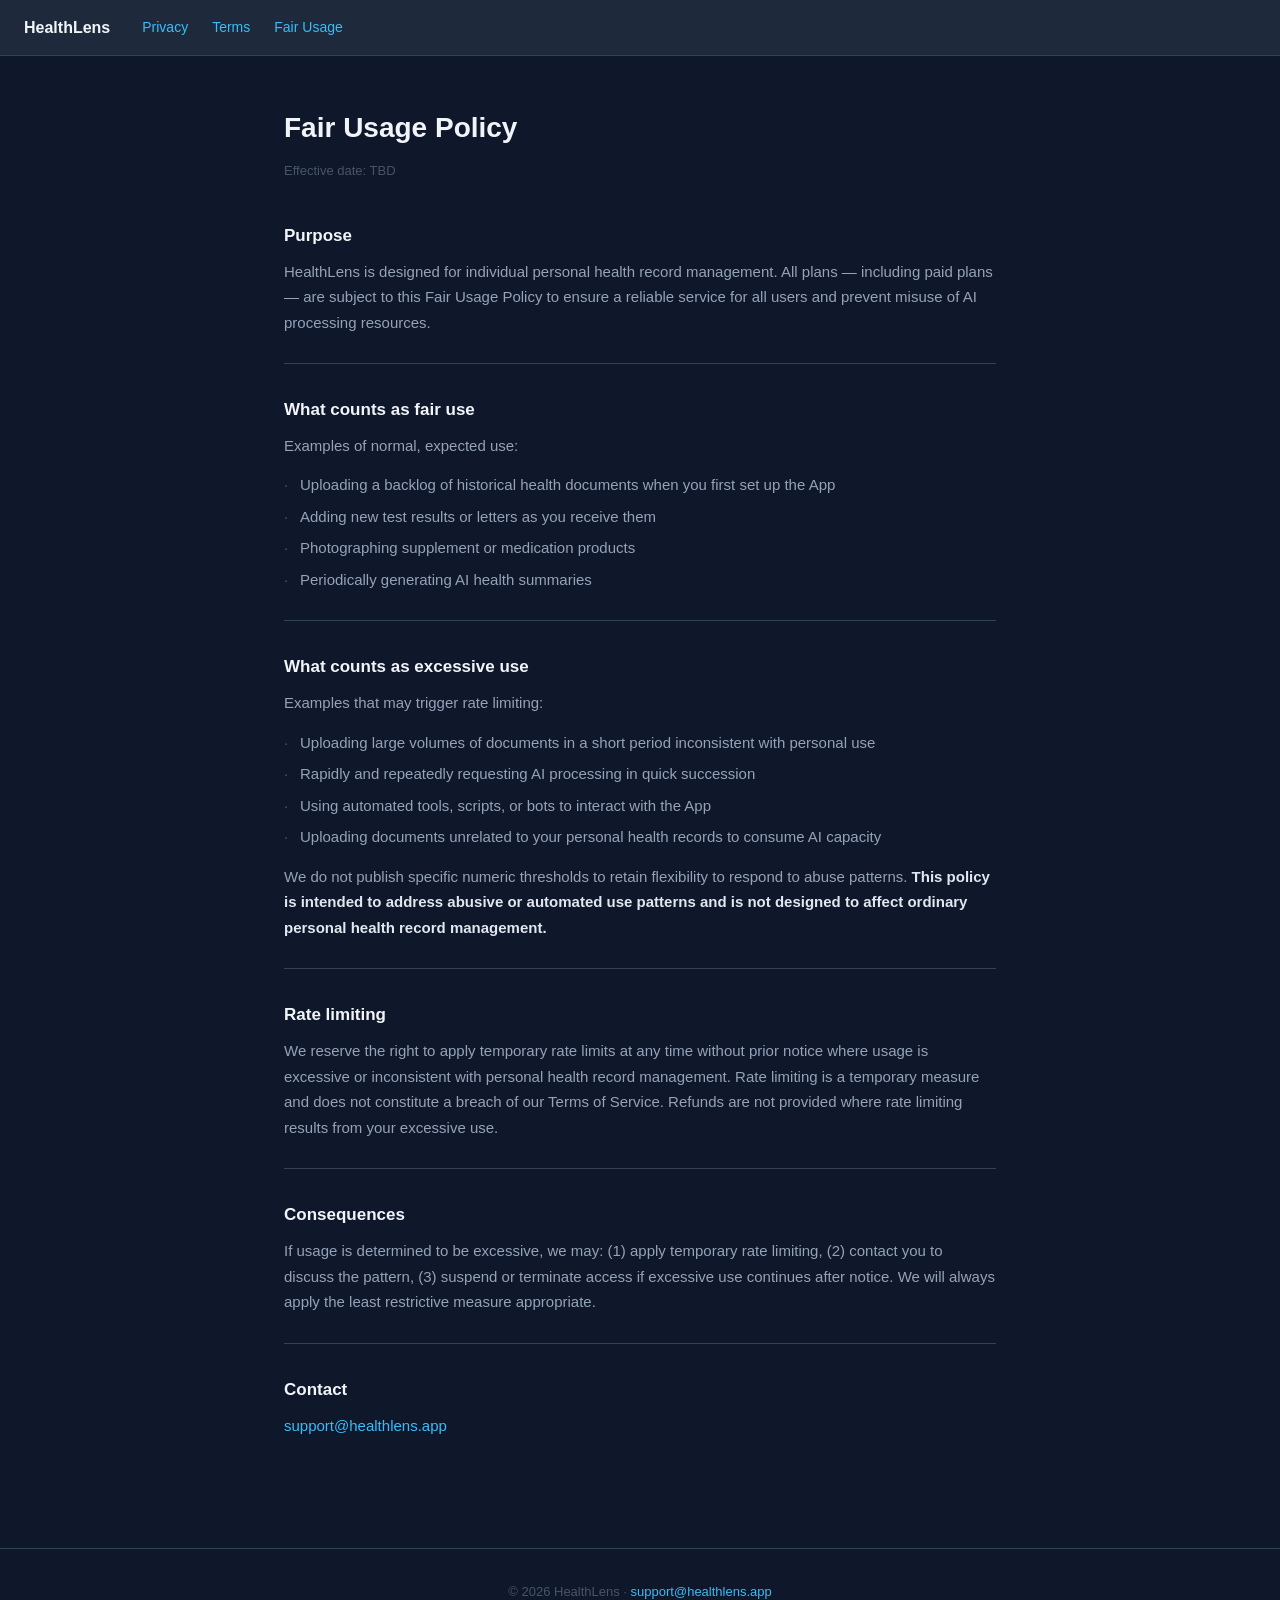
==== fair-usage.html @ dc2c4f5f "feat: initial legal site (privacy, terms, fair usage)" ====
<!DOCTYPE html>
<html lang="en">
<head>
  <meta charset="UTF-8">
  <meta name="viewport" content="width=device-width, initial-scale=1.0">
  <title>Fair Usage Policy — HealthLens</title>
  <link rel="stylesheet" href="style.css">
</head>
<body>
  <nav>
    <a class="brand" href="/">HealthLens</a>
    <div class="links">
      <a href="privacy.html">Privacy</a>
      <a href="terms.html">Terms</a>
      <a href="fair-usage.html">Fair Usage</a>
    </div>
  </nav>

  <div class="container">
    <div class="page-header">
      <h1>Fair Usage Policy</h1>
      <p class="meta">Effective date: TBD</p>
    </div>

    <div class="doc">

      <h2>Purpose</h2>
      <p>HealthLens is designed for individual personal health record management. All plans — including paid plans — are subject to this Fair Usage Policy to ensure a reliable service for all users and prevent misuse of AI processing resources.</p>

      <hr>

      <h2>What counts as fair use</h2>
      <p>Examples of normal, expected use:</p>
      <ul>
        <li>Uploading a backlog of historical health documents when you first set up the App</li>
        <li>Adding new test results or letters as you receive them</li>
        <li>Photographing supplement or medication products</li>
        <li>Periodically generating AI health summaries</li>
      </ul>

      <hr>

      <h2>What counts as excessive use</h2>
      <p>Examples that may trigger rate limiting:</p>
      <ul>
        <li>Uploading large volumes of documents in a short period inconsistent with personal use</li>
        <li>Rapidly and repeatedly requesting AI processing in quick succession</li>
        <li>Using automated tools, scripts, or bots to interact with the App</li>
        <li>Uploading documents unrelated to your personal health records to consume AI capacity</li>
      </ul>
      <p>We do not publish specific numeric thresholds to retain flexibility to respond to abuse patterns. <strong>This policy is intended to address abusive or automated use patterns and is not designed to affect ordinary personal health record management.</strong></p>

      <hr>

      <h2>Rate limiting</h2>
      <p>We reserve the right to apply temporary rate limits at any time without prior notice where usage is excessive or inconsistent with personal health record management. Rate limiting is a temporary measure and does not constitute a breach of our Terms of Service. Refunds are not provided where rate limiting results from your excessive use.</p>

      <hr>

      <h2>Consequences</h2>
      <p>If usage is determined to be excessive, we may: (1) apply temporary rate limiting, (2) contact you to discuss the pattern, (3) suspend or terminate access if excessive use continues after notice. We will always apply the least restrictive measure appropriate.</p>

      <hr>

      <h2>Contact</h2>
      <p><a href="mailto:support@healthlens.app">support@healthlens.app</a></p>

    </div>
  </div>

  <footer>
    &copy; 2026 HealthLens &middot; <a href="mailto:support@healthlens.app">support@healthlens.app</a>
  </footer>
</body>
</html>
---- style.css ----
*, *::before, *::after { box-sizing: border-box; margin: 0; padding: 0; }

:root {
  --bg:       #0f172a;
  --surface:  #1e293b;
  --border:   #334155;
  --text:     #94a3b8;
  --heading:  #f1f5f9;
  --sub:      #cbd5e1;
  --accent:   #38bdf8;
  --warn-bg:  #450a0a;
  --warn-txt: #fca5a5;
  --meta:     #475569;
}

html { font-size: 16px; }

body {
  background: var(--bg);
  color: var(--text);
  font-family: -apple-system, BlinkMacSystemFont, 'Segoe UI', Roboto, Helvetica, Arial, sans-serif;
  line-height: 1.7;
  min-height: 100vh;
}

a { color: var(--accent); text-decoration: none; }
a:hover { text-decoration: underline; }

/* ── Nav ── */
nav {
  background: var(--surface);
  border-bottom: 1px solid var(--border);
  padding: 0 1.5rem;
  display: flex;
  align-items: center;
  gap: 2rem;
  height: 56px;
}

nav .brand {
  font-weight: 700;
  font-size: 1rem;
  color: var(--heading);
  text-decoration: none;
  flex-shrink: 0;
}

nav .links {
  display: flex;
  gap: 1.5rem;
  font-size: 0.875rem;
}

/* ── Layout ── */
.container {
  max-width: 760px;
  margin: 0 auto;
  padding: 3rem 1.5rem 6rem;
}

/* ── Page header ── */
.page-header { margin-bottom: 2.5rem; }

.page-header h1 {
  font-size: 1.75rem;
  font-weight: 700;
  color: var(--heading);
  margin-bottom: 0.5rem;
}

.meta {
  font-size: 0.8125rem;
  color: var(--meta);
}

/* ── Hero (index only) ── */
.hero {
  text-align: center;
  padding: 4rem 1.5rem 3rem;
}

.hero h1 {
  font-size: 2rem;
  font-weight: 700;
  color: var(--heading);
  margin-bottom: 0.75rem;
}

.hero p {
  color: var(--text);
  max-width: 480px;
  margin: 0 auto 2.5rem;
}

.card-grid {
  display: grid;
  grid-template-columns: repeat(auto-fit, minmax(200px, 1fr));
  gap: 1rem;
  max-width: 680px;
  margin: 0 auto;
}

.card {
  background: var(--surface);
  border: 1px solid var(--border);
  border-radius: 12px;
  padding: 1.5rem;
  text-decoration: none;
  transition: border-color 0.15s;
}

.card:hover { border-color: var(--accent); text-decoration: none; }

.card h2 {
  font-size: 1rem;
  font-weight: 600;
  color: var(--heading);
  margin-bottom: 0.5rem;
}

.card p {
  font-size: 0.875rem;
  color: var(--text);
}

/* ── Document content ── */
.doc h2 {
  font-size: 1.0625rem;
  font-weight: 700;
  color: var(--heading);
  margin-top: 2rem;
  margin-bottom: 0.5rem;
}

.doc h3 {
  font-size: 0.9375rem;
  font-weight: 700;
  color: var(--sub);
  margin-top: 1.25rem;
  margin-bottom: 0.375rem;
}

.doc p {
  margin-bottom: 0.875rem;
  font-size: 0.9375rem;
}

.doc ul {
  list-style: none;
  margin-bottom: 0.875rem;
}

.doc ul li {
  font-size: 0.9375rem;
  padding-left: 1rem;
  margin-bottom: 0.375rem;
  position: relative;
}

.doc ul li::before {
  content: '·';
  position: absolute;
  left: 0;
  color: var(--meta);
}

.doc strong { color: #e2e8f0; font-weight: 600; }

.doc hr {
  border: none;
  border-top: 1px solid var(--border);
  margin: 1.75rem 0;
}

.warn {
  background: var(--warn-bg);
  border-radius: 8px;
  padding: 1rem 1.25rem;
  margin: 1rem 0;
  color: var(--warn-txt);
  font-size: 0.9375rem;
  font-weight: 600;
  line-height: 1.6;
}

/* ── Footer ── */
footer {
  border-top: 1px solid var(--border);
  padding: 2rem 1.5rem;
  text-align: center;
  font-size: 0.8125rem;
  color: var(--meta);
}
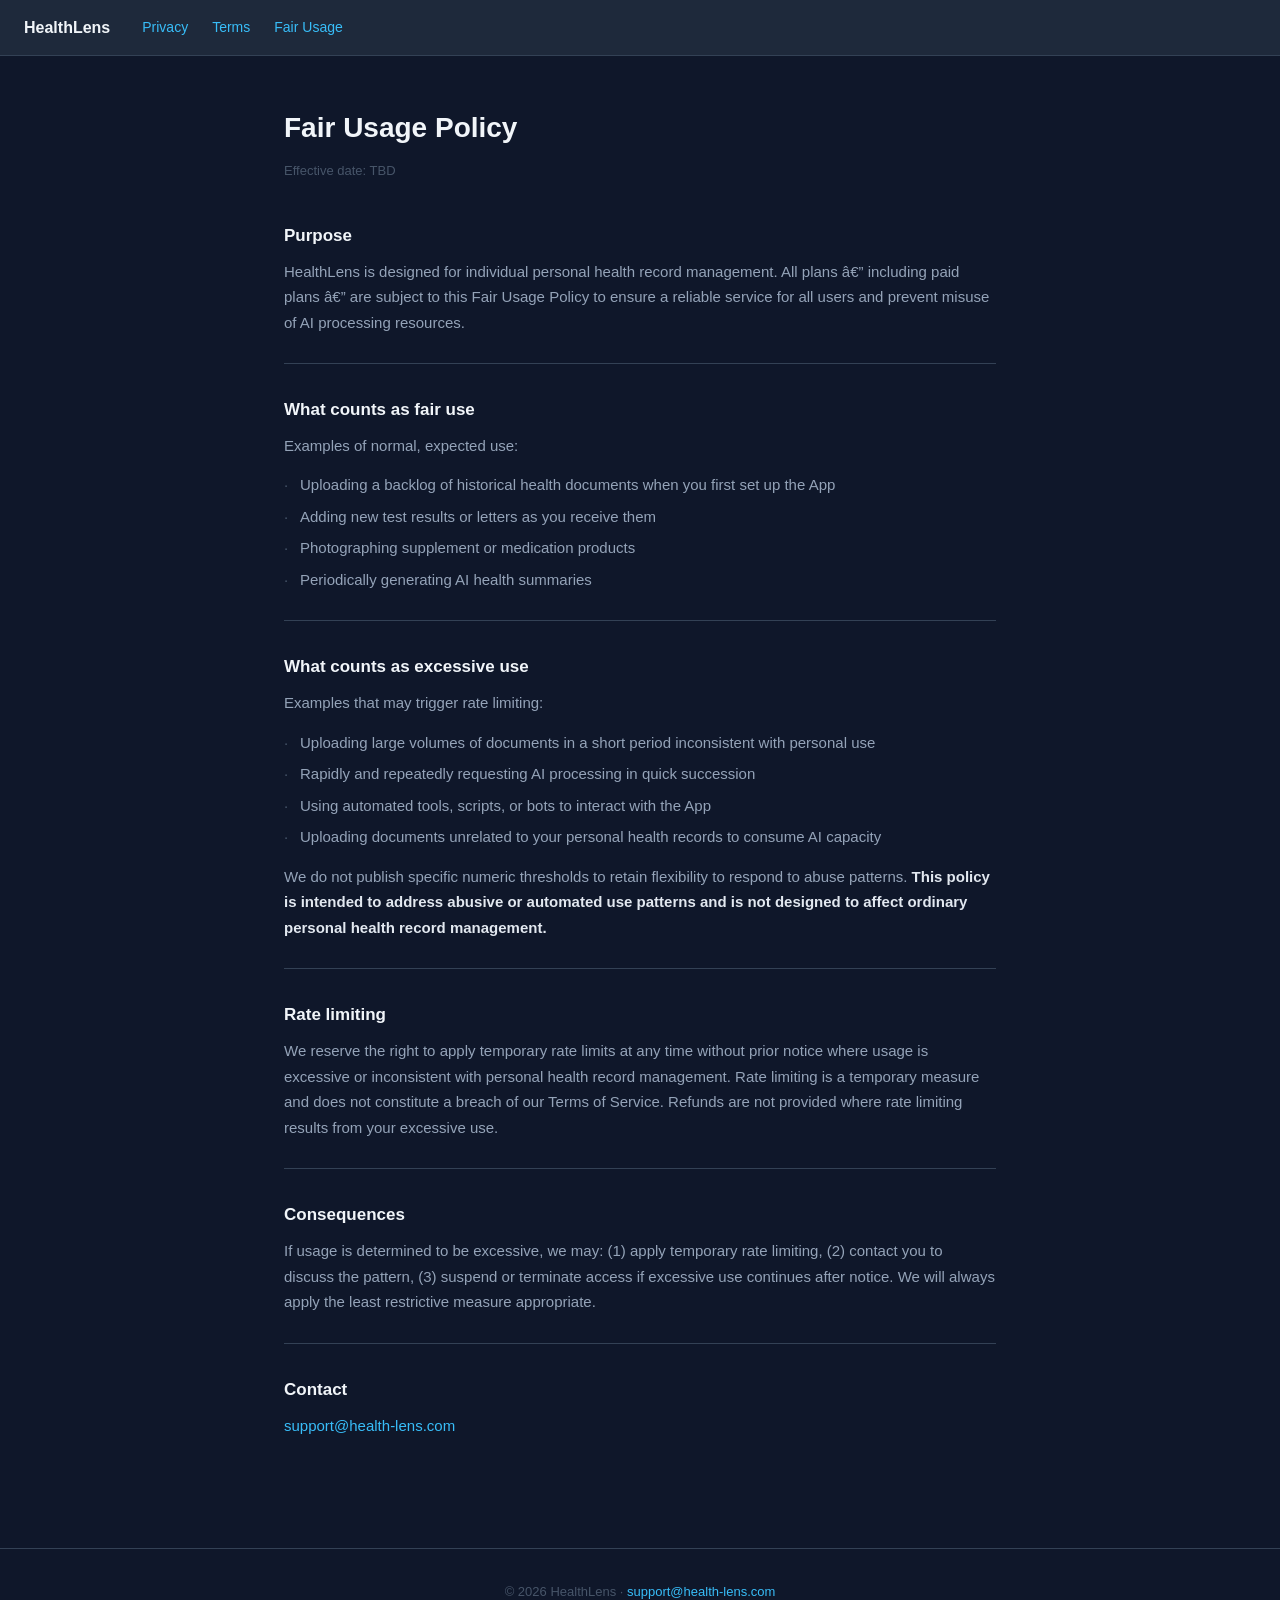
==== commit b9646b20: "fix: update all contact emails to support@health-lens.com" ====
--- a/fair-usage.html
+++ b/fair-usage.html
@@ -1,9 +1,9 @@
-<!DOCTYPE html>
+﻿<!DOCTYPE html>
 <html lang="en">
 <head>
   <meta charset="UTF-8">
   <meta name="viewport" content="width=device-width, initial-scale=1.0">
-  <title>Fair Usage Policy — HealthLens</title>
+  <title>Fair Usage Policy â€” HealthLens</title>
   <link rel="stylesheet" href="style.css">
 </head>
 <body>
@@ -25,7 +25,7 @@
     <div class="doc">
 
       <h2>Purpose</h2>
-      <p>HealthLens is designed for individual personal health record management. All plans — including paid plans — are subject to this Fair Usage Policy to ensure a reliable service for all users and prevent misuse of AI processing resources.</p>
+      <p>HealthLens is designed for individual personal health record management. All plans â€” including paid plans â€” are subject to this Fair Usage Policy to ensure a reliable service for all users and prevent misuse of AI processing resources.</p>
 
       <hr>
 
@@ -63,13 +63,13 @@
       <hr>
 
       <h2>Contact</h2>
-      <p><a href="mailto:support@healthlens.app">support@healthlens.app</a></p>
+      <p><a href="mailto:support@health-lens.com">support@health-lens.com</a></p>
 
     </div>
   </div>
 
   <footer>
-    &copy; 2026 HealthLens &middot; <a href="mailto:support@healthlens.app">support@healthlens.app</a>
+    &copy; 2026 HealthLens &middot; <a href="mailto:support@health-lens.com">support@health-lens.com</a>
   </footer>
 </body>
 </html>
